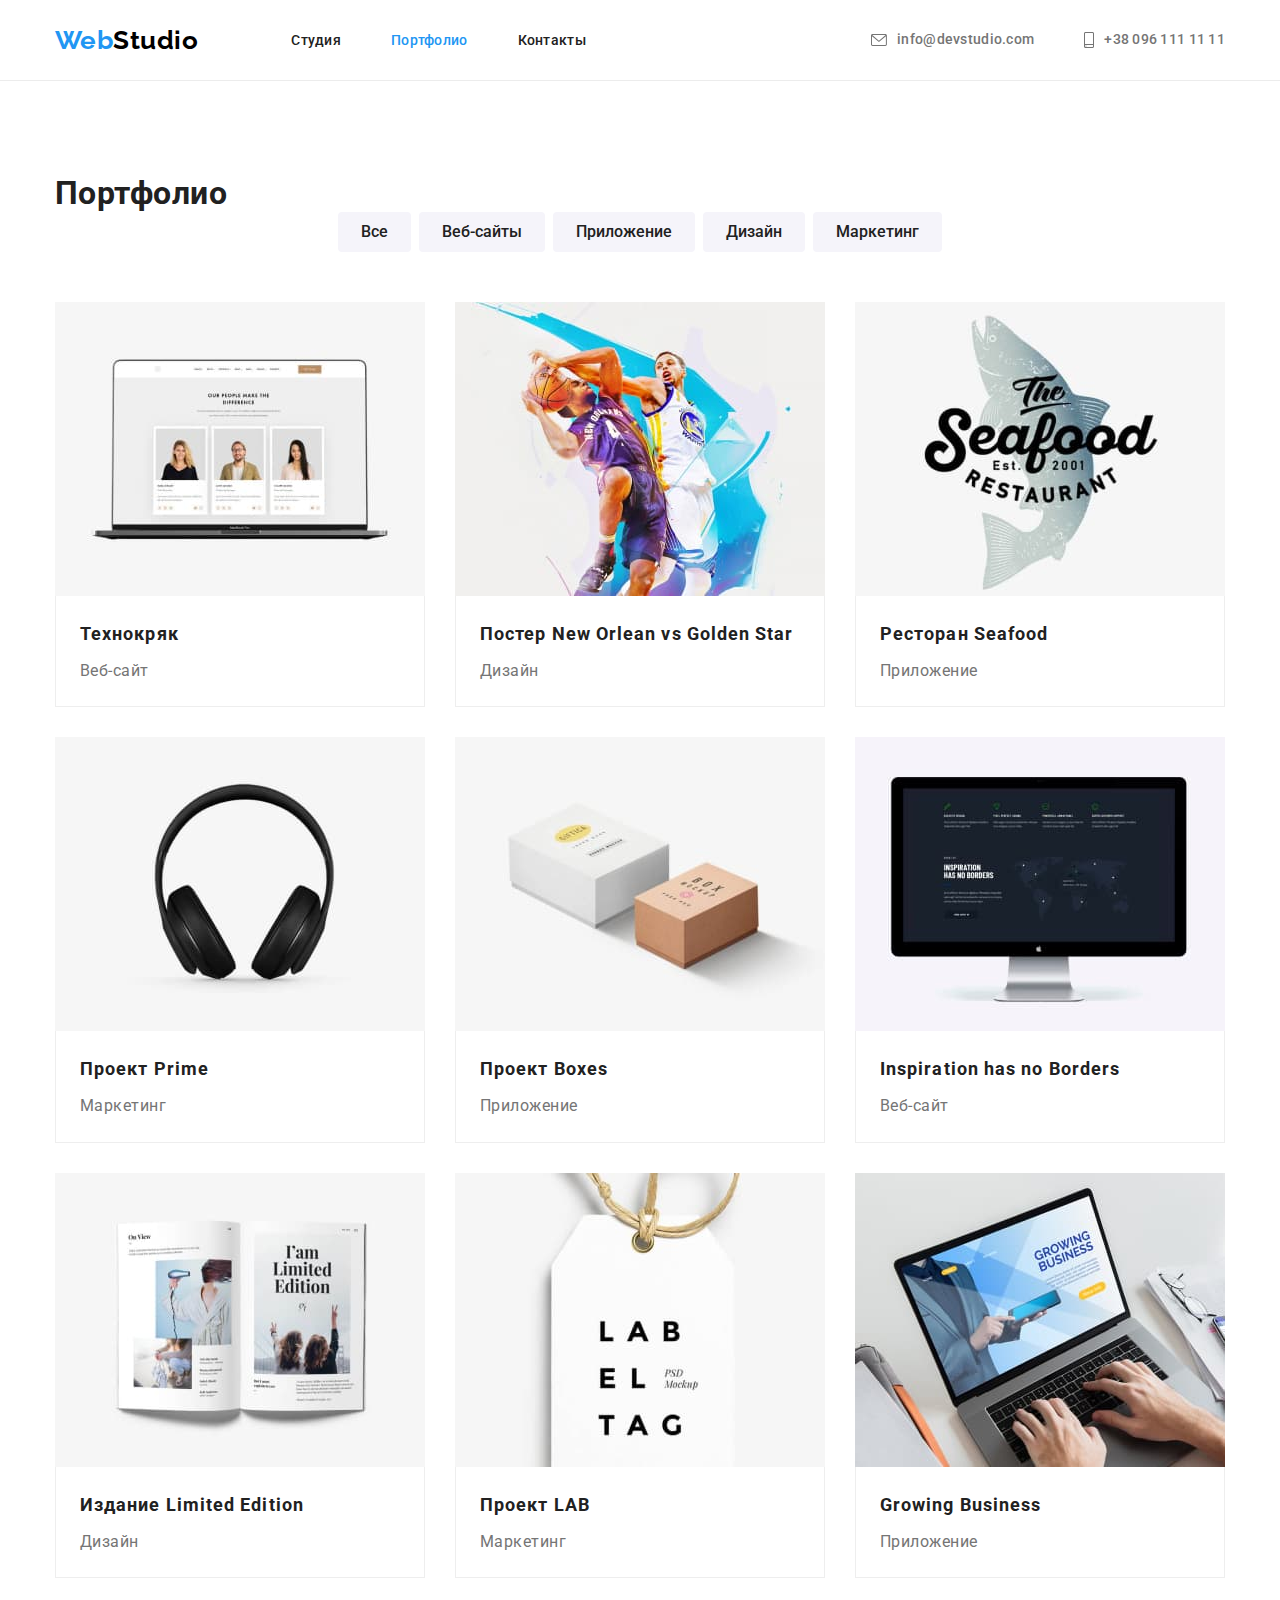
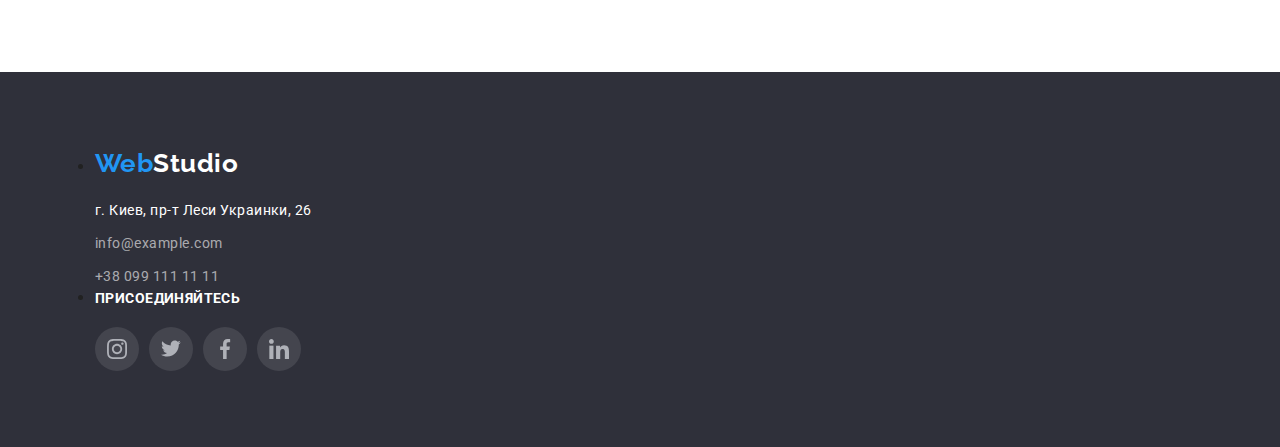
==== portfolio.html @ fd6341ec "Add files via upload" ====
<!DOCTYPE html>
<html lang="en">

<head>
    <meta charset="UTF-8">
    <meta http-equiv="X-UA-Compatible" content="IE=edge">
    <meta name="viewport" content="width=device-width, initial-scale=1.0">
    <title>Document</title>
    <link rel="preconnect" href="https://fonts.gstatic.com">
    <link href="https://fonts.googleapis.com/css2?family=Raleway:wght@700&family=Roboto:wght@400;500;700;900&display=swap"
        rel="stylesheet">
        <link rel="stylesheet" href="https://cdnjs.cloudflare.com/ajax/libs/modern-normalize/0.2.0/modern-normalize.min.css" />
    <link rel="stylesheet" href="./css/styles.css">
</head>

<body>
    <!-- Хедер -->
    <header class="header pntr">
        <div class="container">
            <nav class="navigator">
                <a href="" class="logo webstudio">Web<span class="top">Studio</span></a>
                <ul class="site-nav list menu">
                    <li class="menu-item"><a href="./index.html" class="link">Студия</a></li>
                    <li class="menu-item"><a href="./portfolio.html" class="link current">Портфолио</a></li>
                    <li class="menu-item"><a href="" class="link">Контакты</a></li>
                </ul>
            </nav>
    
            <ul class="contacts-nav list menu pntr">
                <li class="auth-item">
                    <a href="mailto:info@devstudio.com" class="inf link">
    
                        <svg class="icon">
                            <use href="./images/sprite.svg#icon-envelope"></use>
                        </svg>
                        info@devstudio.com</a>
    
                </li>
                <li class="auth-item">
                    <a href="tel:+380961111111" class="inf link">
    
                        <svg class="icon-tel">
                            <use href="./images/sprite.svg#icon-smartphone"></use>
                        </svg>
                        +38 096 111 11 11</a>
                </li>
            </ul>
        </div>
    </header>

    <!-- Main -->
        <main>
        <section class="section">
            <div class="container">
        <h1 class="visually-hidden">Портфолио</h1>

        <ul class="button list pntr bar-nav">
            <li class="bar-item">
                <button type="button" class="btn">Все</button>
            </li>
            <li class="bar-item">
                <button type="button" class="btn">Веб-сайты</button>
            </li>
            <li class="bar-item">
                <button type="button" class="btn">Приложение</button>
            </li>
            <li class="bar-item">
                <button type="button" class="btn">Дизайн</button>
            </li>
            <li class="bar-item">
                <button type="button" class="btn">Маркетинг</button>
            </li>
        </ul>

        <ul class="all list">
            <li class="photo-items shadow">
              <div class="box">
                 <img src="./images/1.jpg" alt="Ноутбук" width="370">
                  <div class="portfolio-text">
                    <h2 class="all-title">Технокряк</h2>
                <p class="all-text">Веб-сайт</p>
                </div> 
               </div>
            </li>
            <li class="photo-items">
               <div class="box">
                <img src="./images/2.jpg" alt="Два баскетболисты" width="370">
                <div class="portfolio-text">
                    <h2 class="all-title">Постер New Orlean vs Golden Star</h2>
                <p class="all-text">Дизайн</p>
                </div>
                </div>
            </li>
            <li class="photo-items">
              <div class="box">
                <img src="./images/3.jpg" alt="SeaFood" width="370">
               <div class="portfolio-text">
                   <h2 class="all-title">Ресторан Seafood</h2>
                <p class="all-text">Приложение</p>
                </div>
                </div>
            </li>
            <li class="photo-items">
              <div class="box">
                <img src="./images/4.jpg" alt="Наушники" width="370">
                <div class="portfolio-text">
                    <h2 class="all-title">Проект Prime</h2>
                <p class="all-text">Маркетинг</p>
                </div>
                </div>
            </li>
            <li class="photo-items">
               <div class="box">
                <img src="./images/5.jpg" alt="Коробки" width="370">
                <div class="portfolio-text">
                    <h2 class="all-title">Проект Boxes</h2>
                <p class="all-text">Приложение</p>
                </div>
                </div>
            </li>
            <li class="photo-items">
               <div class="box">
                <img src="./images/6.jpg" alt="Компютер" width="370">
                <div class="portfolio-text">
                    <h2 class="all-title">Inspiration has no Borders</h2>
                <p class="all-text">Веб-сайт</p>
                </div>
                </div>
            </li>
            <li class="photo-items">
               <div class="box">
                <img src="./images/7.jpg" alt="Журнал" width="370">
                <div class="portfolio-text">
                    <h2 class="all-title">Издание Limited Edition</h2>
                <p class="all-text">Дизайн</p>
                </div>
                </div>
            </li>
            <li class="photo-items">
                <div class="box">
                <img src="./images/8.jpg" alt="LabelTag" width="370">
                <div class="portfolio-text">
                    <h2 class="all-title">Проект LAB</h2>
                <p class="all-text">Маркетинг</p>
                </div>
                </div>
            </li>
            <li class="photo-items">
                   <div class="box">
                <img src="./images/9.jpg" alt="Руки на ноутбуке" width="370">
                <div class="portfolio-text">
                    <h2 class="all-title">Growing Business</h2>
                <p class="all-text">Приложение</p>
                </div>
                </div>
            </li>

        </ul>
                    </div>
        </section>
    </main>

    <!--Подвал-->
    <footer class="page-footer pntr">
        <div class="container">
            <ul class="ftr">
                <li class="ftr-item">
                    <a href="" class="logo logo-btm">Web<span class="down">Studio</span></a>
                    <address class="street tel-mail">
                        г. Киев, пр-т Леси Украинки, 26
                        <a href="mailto:info@example.com" class="inf link item">info@example.com</a>
                        <a href="tel:+380991111111" class="inf link item">+38 099 111 11 11</a>
                    </address>
                </li>
    
                <li class="ftr-item">
                    <h2 class="ftr-text">ПРИСОЕДИНЯЙТЕСЬ</h2>
                    <ul class="list social-icons">
                        <li class="social-icons-item">
                            <a href="" class="social-icons-link" target="_blank" rel="noopener noreferrer">
                                <svg class="icon">
                                    <use href="../images/sprite.svg#icon-instagram"></use>
                                </svg>
                            </a>
                        </li>
                        <li class="social-icons-item">
                            <a href="" class="social-icons-link" target="_blank" rel="noopener noreferrer">
                                <svg class="icon">
                                    <use href="./images/sprite.svg#icon-twitter"></use>
                                </svg>
                            </a>
                        </li>
                        <li class="social-icons-item">
                            <a href="" class="social-icons-link" target="_blank" rel="noopener noreferrer">
                                <svg class="icon">
                                    <use href="./images/sprite.svg#icon-facebook"></use>
                                </svg>
                            </a>
                        </li>
                        <li class="social-icons-item">
                            <a href="" class="social-icons-link" target="_blank" rel="noopener noreferrer">
                                <svg class="icon">
                                    <use href="./images/sprite.svg#icon-linkedin"></use>
                                </svg>
                            </a>
                        </li>
                    </ul>
                </li>
            </ul>
    
        </div>
    </footer>

</body>

</html>
---- css/styles.css ----
:root {
  --primary-text-color: rgba(33, 33, 33, 1);
  --accent-color: rgb(33, 150, 243, 1);
  --white-color: rgba(255, 255, 255, 1);
  --text-inf-color: rgba(117, 117, 117, 1);
  --hero-footer-color: rgba(47, 48, 58, 1);
  --section-team-color: rgba(245, 244, 250, 1);
  --inf-word-color: rgba(255, 255, 255, 0.6);
  --grid-item: 1;
  --icons-color: #afb1b8;
}

html {
  box-sizing: border-box;
}

*,
*::before,
*::after {
  box-sizing: inherit;
}

body {
  color: var(--primary-text-color);
  background-color: #ffffff;

  font-family: 'Roboto', sans-serif;
  letter-spacing: 0.03em;
}

/* Хедер */
.header {
  background: var(--white-color);
  border-bottom: 1px solid rgba(236, 236, 236, 1);
  width: auto;
}

.container {
  width: 1200px;
  padding-left: 15px;
  padding-right: 15px;
  margin-right: auto;
  margin-left: auto;
  height: auto;
}

.header .container {
  display: flex;
  align-items: center;
}

.header .webstudio {
  margin-right: 93px;
}

.navigator {
  display: flex;
  align-items: center;
  margin-right: auto;
}

.menu {
  display: inline-flex;
}

.menu-item:not(:last-child) {
  margin-right: 50px;
}

.link {
  text-decoration: none;
}

.auth-item:not(:last-child) {
  margin-right: 50px;
}

.logo {
  color: var(--accent-color);

  font-family: 'Raleway', sans-serif;
  font-weight: 700;
  font-size: 26px;
  line-height: 1.19;
  text-decoration: none;
}

.logo .top {
  color: black;
}

.list {
  padding: 0;
  margin: 0;

  list-style: none;
}

.site-nav .link.current {
  color: var(--accent-color);
}

.site-nav .link {
  padding-top: 32px;
  padding-bottom: 32px;

  color: var(--primary-text-color);

  font-family: inherit;
  font-weight: 500;
  font-size: 14px;
  line-height: 1.14;
  letter-spacing: 0.02em;
}

.site-nav .link:focus,
.site-nav .link:hover {
  color: var(--accent-color);
}

.contacts-nav .inf {
  display: inline-flex;
  padding-top: 32px;
  padding-bottom: 32px;
  border-radius: 3px;

  color: var(--text-inf-color);

  font-weight: 500;
  font-size: 14px;
  line-height: 1.14;
  letter-spacing: 0.02em;
  align-items: center;
}

.contacts-nav .inf:focus,
.contacts-nav .inf:hover {
  color: var(--accent-color);
  fill: currentColor;
}

.contacts-nav .icon {
  width: 16px;
  height: 12px;
  margin-right: 10px;
  fill: currentColor;
}

.contacts-nav .icon-tel {
  width: 10px;
  height: 16px;
  margin-right: 10px;
  fill: currentColor;
}

.section {
  padding-top: 94px;
  padding-bottom: 94px;
  width: auto;
}

img {
  display: block;
  height: auto;
}

/* Герой */
.section.hero {
  max-width: 1600px;
  height: 600px;
  text-align: center;
  padding-top: 200px;
  padding-bottom: 200px;
  background-image: linear-gradient(to right, rgba(47, 48, 58, 0.4), rgba(47, 48, 58, 0.4)), url('../images/hero.jpg');
  background-color: rgba(54, 63, 165, 0.4);
  background-size: cover;
  background-repeat: no-repeat;
  background-position: center;
  margin-left: auto;
  margin-right: auto;
}

.hero-title {
  margin-top: 0;
  margin-bottom: 30px;

  color: var(--white-color);

  font-weight: 900;
  font-size: 44px;
  line-height: 1.36;
  letter-spacing: 0.06em;
  text-transform: uppercase;
}

.section.hero .button {
  border-radius: 4px;
  min-width: 200px;
  padding: 10px 32px;
  text-align: center;

  color: var(--white-color);
  background-color: var(--accent-color);

  font-family: inherit;
  font-weight: 700;
  font-size: 16px;
  line-height: 1.88;
  letter-spacing: 0.06em;
}

h1,
h2,
h3,
h4,
h5,
h6 {
  margin-top: 0;
  margin-bottom: 0;
}

p {
  margin-top: 0;
  margin-bottom: 0;
}

.container .item {
  display: flex;
  flex-wrap: wrap;
}

.feature {
  display: flex;
  flex-wrap: wrap;
}

.feature .list-item {
  width: 270px;
  flex-basis: calc((100% - 30px * 4) / 4);
  margin-right: 30px;
}

.feature .list-item:nth-child(n + 4) {
  margin-right: 0;
}

.section.us {
  padding-top: 0;
}

.section-title-box {
  margin-bottom: 50px;

  color: var(--primary-text-color);

  font-weight: 700;
  font-size: 36px;
  line-height: 1.17;
  text-align: center;
}

.section-title {
  margin-bottom: 10px;

  color: var(--primary-text-color);

  font-weight: 700;
  font-size: 14px;
  line-height: 1.14;
  text-transform: uppercase;
}

.section-text {
  color: var(--text-inf-color);

  font-size: 14px;
  line-height: 1.71;
}

.list-item::before {
  display: block;
  content: '';
  width: 270px;
  height: 120px;
  background-color: #f5f4fa;
  background-size: 70px 70px;
  background-repeat: no-repeat;
  background-position: center;
  margin-bottom: 30px;
  border-right: 4px;
}

.list-item:nth-child(1)::before {
  background-image: url(../images/antenna.svg);
}

.list-item:nth-child(2)::before {
  background-image: url(../images/clock.svg);
}

.list-item:nth-child(3)::before {
  background-image: url(../images/diagram.svg);
}

.list-item:nth-child(4)::before {
  background-image: url(../images/astronaut.svg);
}

.picture {
  display: flex;
  flex-wrap: wrap;
}

.picture-item {
  width: 370px;
  flex-basis: calc((100% - 30px * 3) / 3);
  margin-right: 30px;
}

.picture-item:nth-child(n + 3) {
  margin-right: 0;
}

.section.team {
  background-color: #f5f4fa;
}

.our-team {
  display: flex;
  flex-wrap: wrap;
}

.teammate {
  flex-basis: calc((100% - 30px * 4) / 4);
  margin-right: 30px;
  text-align: center;

  background: #ffffff;

  box-shadow: 0px 1px 3px rgba(0, 0, 0, 0.12), 0px 1px 1px rgba(0, 0, 0, 0.14), 0px 2px 1px rgba(0, 0, 0, 0.2);
  border-radius: 0px 0px 4px 4px;
}

.social-icons {
  display: inline-flex;
}

.social-icons-item + .social-icons-item {
  margin-left: 10px;
}

.social-icons-link {
  display: flex;
  justify-content: center;
  align-items: center;
  width: 44px;
  height: 44px;
  border-radius: 50%;
  background-color: rgba(255, 255, 255, 10%);
}

.social-icons-link:hover,
.social-icons-link:focus {
  background-color: var(--accent-color);
}

.social-icons .icon {
  width: 20px;
  height: 20px;
  fill: var(--icons-color);
}

.social-icons .icon.white {
  fill: #ffffff;
}

.social-icons-link:hover .icon,
.social-icons-link:focus .icon {
  fill: var(--white-color);
}

.teammate:nth-child(n + 4) {
  margin-right: 0;
}

.people-about {
  margin-bottom: 16px;

  color: var(--text-inf-color);

  font-size: 16px;
  line-height: 1.19;
}

.people-list {
  margin-bottom: 10px;

  font-weight: 500;
}

.clients-icons {
  display: flex;
  flex-wrap: wrap;
  margin-right: -30px;
}

.clients-icons .link {
  display: flex;
  border-radius: 4px;
  border: 1px solid var(--icons-color);
  height: 90px;
  align-items: center;
  justify-content: center;
}

.clients-icons-item {
  flex-basis: calc((100% - 30px * 6) / 6);
  margin-right: 30px;
}

.clients-icons-item:nth-child(n + 6) {
  margin-right: 0;
}

.clients-icons .icon {
  fill: var(--icons-color);
}

.clients-icons .link:hover,
.clients-icons .link:focus {
  border: 1px solid var(--accent-color);
}

.clients-icons .link:hover .icon,
.clients-icons .link:focus .icon {
  fill: var(--accent-color);
}

.discription {
  padding-top: 30px;
  padding-bottom: 30px;
}

.button .btn {
  padding: 6px 22px;
  min-width: 73px;
  text-align: center;
  border-radius: 4px;
  border: 1px solid transparent;

  color: var(--primary-text-color);
  background-color: rgba(245, 244, 250, 1);

  font-family: inherit;
  font-weight: 500;
  font-size: 16px;
  line-height: 1.63;
  text-decoration: none;
}

.button .btn:hover,
.button .btn:focus {
  box-shadow: 0px 3px 1px rgba(0, 0, 0, 0.1), 0px 1px 2px rgba(0, 0, 0, 0.08), 0px 2px 2px rgba(0, 0, 0, 0.12);
}

.pntr {
  cursor: pointer;
}

.button .btn:hover,
.button .btn:focus {
  color: var(--white-color);
  background-color: var(--accent-color);
}

.photo-items .box:hover,
.photo-items .box:focus {
  box-shadow: 0px 1px 1px rgba(0, 0, 0, 0.12), 0px 4px 4px rgba(0, 0, 0, 0.06), 1px 4px 6px rgba(0, 0, 0, 0.16);
}

.portfolio-text {
  padding: 20px 24px;
  border: 1px solid rgba(238, 238, 238, 1);
  border-top: none;
}

.all-title {
  margin-bottom: 4px;

  color: var(--primary-text-color);

  font-weight: 700;
  font-size: 18px;
  line-height: 2;
  letter-spacing: 0.06em;
}

.all-text {
  color: var(--text-inf-color);
  font-size: 16px;
  line-height: 1.9;
}

.all.list {
  display: flex;
  flex-wrap: wrap;
  margin-right: -30px;
}

.bar-nav {
  display: flex;
  flex-direction: row;
  margin-left: auto;
  margin-right: auto;
  justify-content: center;
  margin-bottom: 50px;
}

.bar-item {
  margin-left: 0;
  margin-right: 0;
}

.bar-item:not(:last-child) {
  margin-right: 8px;
}

.photo-items {
  flex-basis: calc((100% - 90px) / 3);
  margin-right: 30px;
  margin-top: 30px;
}

.photo-items:nth-child(-n + 3) {
  margin-top: 0;
  margin-top: 0;
}

/* Футер */
footer {
  background-color: var(--hero-footer-color);
  padding-top: 60px;
  padding-bottom: 60px;
}

.logo-btm {
  display: flex;
  flex-wrap: wrap;
  margin-top: 0;
  margin-bottom: 20px;
}

.tel-mail .link {
  margin-top: 9px;
}

.page-footer .street {
  color: var(--white-color);

  font-size: 14px;
  line-height: 1.71;
  font-style: normal;
}

.page-footer .inf {
  color: var(--inf-word-color);

  font-size: 14px;
  line-height: 1.71;
  font-style: normal;
}

.page-footer .inf:focus,
.page-footer .inf:hover {
  color: var(--accent-color);
}

.logo .down {
  color: var(--white-color);
}

.container.ftr {
  display: flex;
  flex-wrap: wrap;
  align-items: baseline;
}

.ftr {
  margin-right: 70px;
}

.ftr-text {
  margin-bottom: 20px;
  color: var(--white-color);
  font-family: Roboto;
  font-weight: 700;
  font-size: 14px;
  line-height: 1.14;
  letter-spacing: 0.03em;
}

.ftr:nth-last-child(-n + 1) {
  margin-right: 0;
}

*/ .visually-hidden {
  position: absolute;
  clip: rect(0 0 0 0);
}
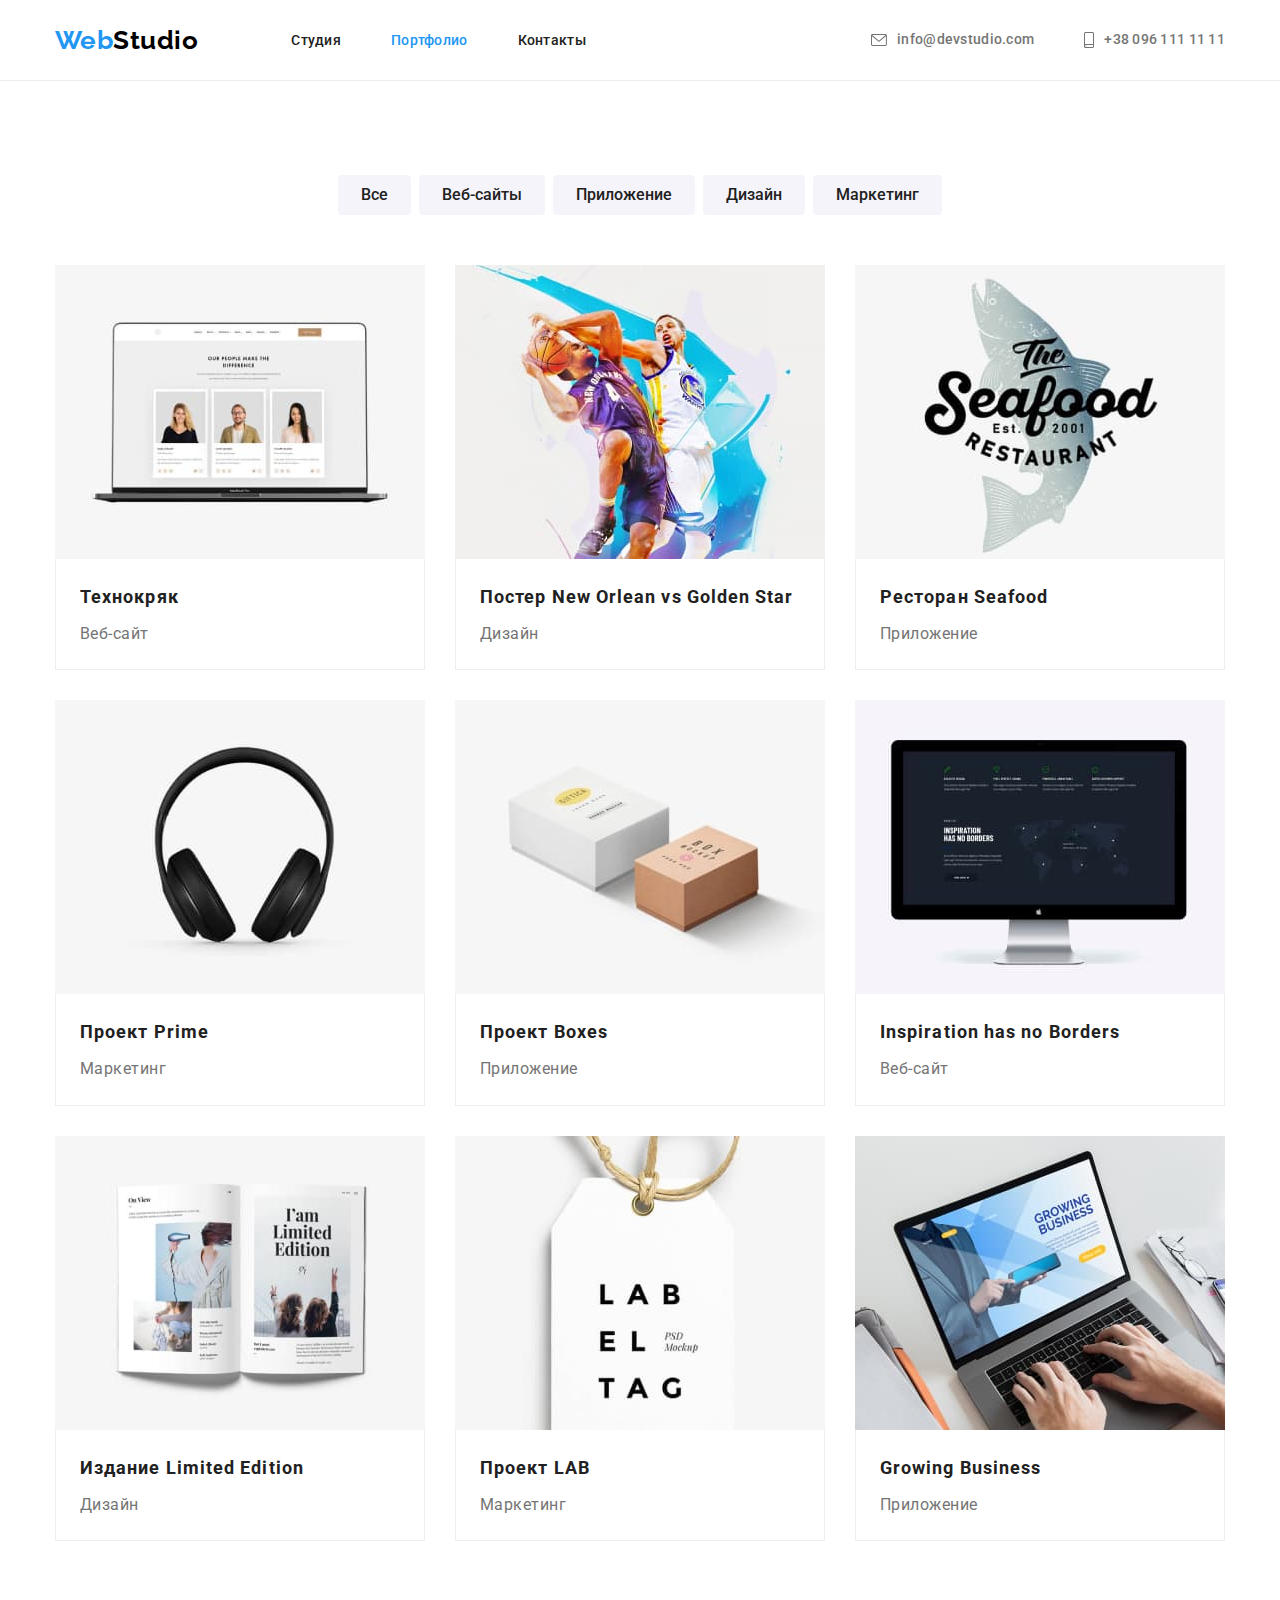
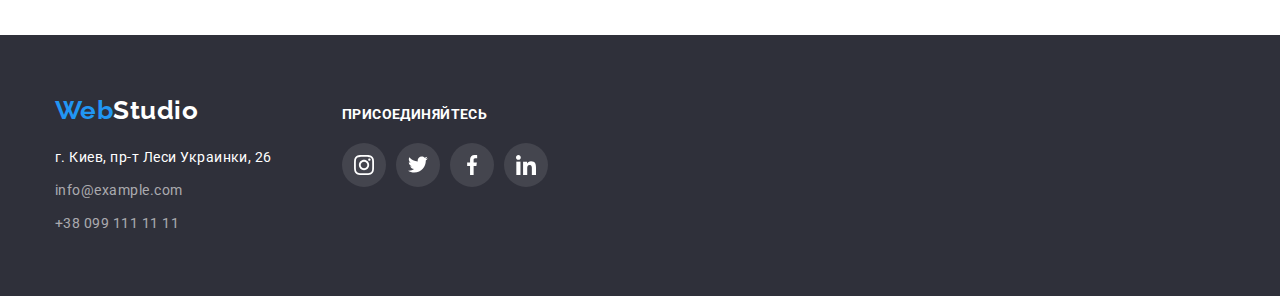
==== commit 57cd4b62: "Add files via upload" ====
--- a/portfolio.html
+++ b/portfolio.html
@@ -162,51 +162,50 @@
 
     <!--Подвал-->
     <footer class="page-footer pntr">
-        <div class="container">
-            <ul class="ftr">
-                <li class="ftr-item">
-                    <a href="" class="logo logo-btm">Web<span class="down">Studio</span></a>
-                    <address class="street tel-mail">
-                        г. Киев, пр-т Леси Украинки, 26
-                        <a href="mailto:info@example.com" class="inf link item">info@example.com</a>
-                        <a href="tel:+380991111111" class="inf link item">+38 099 111 11 11</a>
-                    </address>
-                </li>
-    
-                <li class="ftr-item">
-                    <h2 class="ftr-text">ПРИСОЕДИНЯЙТЕСЬ</h2>
-                    <ul class="list social-icons">
-                        <li class="social-icons-item">
-                            <a href="" class="social-icons-link" target="_blank" rel="noopener noreferrer">
-                                <svg class="icon">
-                                    <use href="../images/sprite.svg#icon-instagram"></use>
-                                </svg>
-                            </a>
-                        </li>
-                        <li class="social-icons-item">
-                            <a href="" class="social-icons-link" target="_blank" rel="noopener noreferrer">
-                                <svg class="icon">
-                                    <use href="./images/sprite.svg#icon-twitter"></use>
-                                </svg>
-                            </a>
-                        </li>
-                        <li class="social-icons-item">
-                            <a href="" class="social-icons-link" target="_blank" rel="noopener noreferrer">
-                                <svg class="icon">
-                                    <use href="./images/sprite.svg#icon-facebook"></use>
-                                </svg>
-                            </a>
-                        </li>
-                        <li class="social-icons-item">
-                            <a href="" class="social-icons-link" target="_blank" rel="noopener noreferrer">
-                                <svg class="icon">
-                                    <use href="./images/sprite.svg#icon-linkedin"></use>
-                                </svg>
-                            </a>
-                        </li>
-                    </ul>
-                </li>
-            </ul>
+        <div class="container ftr">
+            <div class="ftr">
+                <a href="" class="logo logo-btm">Web<span class="down">Studio</span></a>
+                <address class="street tel-mail">
+                    г. Киев, пр-т Леси Украинки, 26
+                    <a href="mailto:info@example.com" class="inf link item">info@example.com</a>
+                    <a href="tel:+380991111111" class="inf link item">+38 099 111 11 11</a>
+                </address>
+            </div>
+    
+            <div class="ftr">
+                <h2 class="ftr-text">ПРИСОЕДИНЯЙТЕСЬ</h2>
+                <ul class="list social-icons">
+                    <li class="social-icons-item">
+                        <a href="" class="social-icons-link" target="_blank" rel="noopener noreferrer">
+                            <svg class="icon white">
+                                <use href="../images/sprite.svg#icon-instagram"></use>
+                            </svg>
+                        </a>
+                    </li>
+                    <li class="social-icons-item">
+                        <a href="" class="social-icons-link" target="_blank" rel="noopener noreferrer">
+                            <svg class="icon white">
+                                <use href="./images/sprite.svg#icon-twitter"></use>
+                            </svg>
+                        </a>
+                    </li>
+                    <li class="social-icons-item">
+                        <a href="" class="social-icons-link" target="_blank" rel="noopener noreferrer">
+                            <svg class="icon white">
+                                <use href="./images/sprite.svg#icon-facebook"></use>
+                            </svg>
+                        </a>
+                    </li>
+                    <li class="social-icons-item">
+                        <a href="" class="social-icons-link" target="_blank" rel="noopener noreferrer">
+                            <svg class="icon white">
+                                <use href="./images/sprite.svg#icon-linkedin"></use>
+                            </svg>
+                        </a>
+                    </li>
+                </ul>
+            </div>
+    
     
         </div>
     </footer>
--- a/css/styles.css
+++ b/css/styles.css
@@ -581,11 +581,10 @@
 
 .container.ftr {
   display: flex;
-  flex-wrap: wrap;
   align-items: baseline;
 }
 
-.ftr {
+.container .ftr {
   margin-right: 70px;
 }
 
@@ -599,11 +598,11 @@
   letter-spacing: 0.03em;
 }
 
-.ftr:nth-last-child(-n + 1) {
+.container .ftr:nth-last-child(-n + 1) {
   margin-right: 0;
 }
 
-*/ .visually-hidden {
+.visually-hidden {
   position: absolute;
   clip: rect(0 0 0 0);
 }
